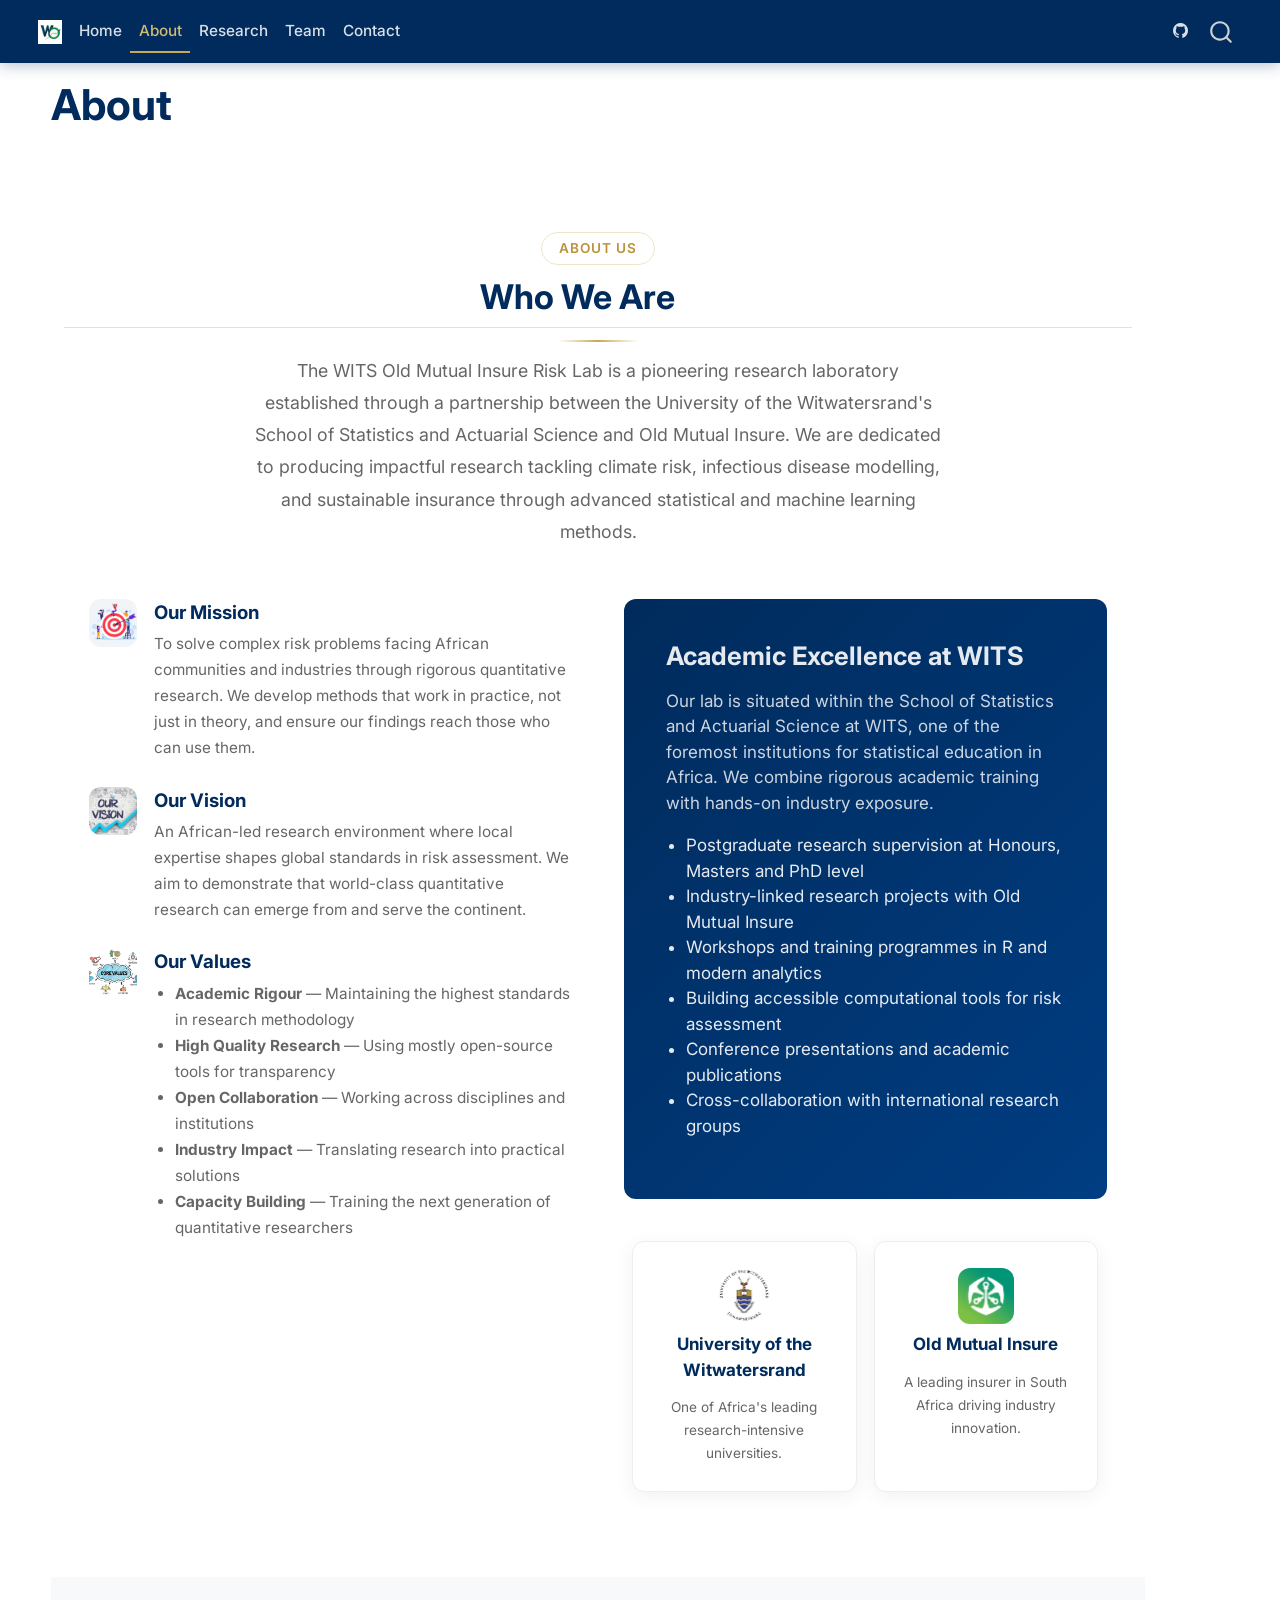
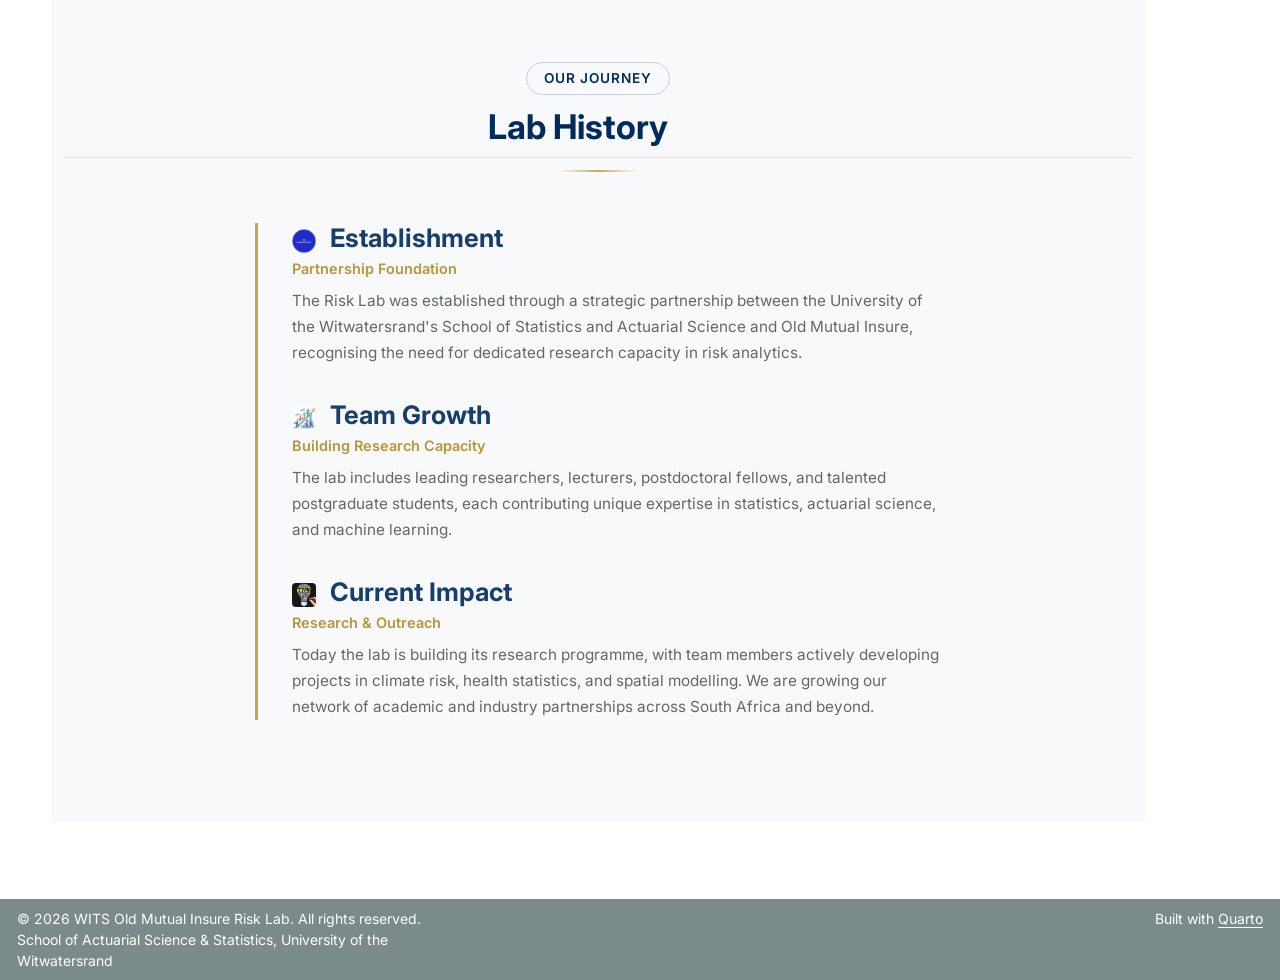
==== docs/about.html @ 9a1ba1e3 "Render website" ====
<!DOCTYPE html>
<html xmlns="http://www.w3.org/1999/xhtml" lang="en" xml:lang="en"><head>

<meta charset="utf-8">
<meta name="generator" content="quarto-1.9.36">

<meta name="viewport" content="width=device-width, initial-scale=1.0, user-scalable=yes">


<title>About – WITS Old Mutual Insure Risk Lab</title>
<style>
/* Default styles provided by pandoc.
** See https://pandoc.org/MANUAL.html#variables-for-html for config info.
*/
code{white-space: pre-wrap;}
span.smallcaps{font-variant: small-caps;}
div.columns{display: flex; gap: min(4vw, 1.5em);}
div.column{flex: auto; overflow-x: auto;}
div.hanging-indent{margin-left: 1.5em; text-indent: -1.5em;}
ul.task-list{list-style: none;}
ul.task-list li input[type="checkbox"] {
  width: 0.8em;
  margin: 0 0.8em 0.2em -1em; /* quarto-specific, see https://github.com/quarto-dev/quarto-cli/issues/4556 */ 
  vertical-align: middle;
}
</style>


<script src="site_libs/quarto-nav/quarto-nav.js"></script>
<script src="site_libs/quarto-nav/headroom.min.js"></script>
<script src="site_libs/clipboard/clipboard.min.js"></script>
<script src="site_libs/quarto-search/autocomplete.umd.js"></script>
<script src="site_libs/quarto-search/fuse.min.js"></script>
<script src="site_libs/quarto-search/quarto-search.js"></script>
<meta name="quarto:offset" content="./">
<link href="./images/logo.png" rel="icon" type="image/png">
<script src="site_libs/quarto-html/quarto.js" type="module"></script>
<script src="site_libs/quarto-html/tabsets/tabsets.js" type="module"></script>
<script src="site_libs/quarto-html/popper.min.js"></script>
<script src="site_libs/quarto-html/tippy.umd.min.js"></script>
<script src="site_libs/quarto-html/anchor.min.js"></script>
<link href="site_libs/quarto-html/tippy.css" rel="stylesheet">
<link href="site_libs/quarto-html/quarto-syntax-highlighting-845c23b38eaddc0f92fda52bfe77a8c8.css" rel="stylesheet" id="quarto-text-highlighting-styles">
<script src="site_libs/bootstrap/bootstrap.min.js"></script>
<link href="site_libs/bootstrap/bootstrap-icons.css" rel="stylesheet">
<link href="site_libs/bootstrap/bootstrap-b7124d8e363694a78c4a45e5f0993725.min.css" rel="stylesheet" append-hash="true" id="quarto-bootstrap" data-mode="light">
<script id="quarto-search-options" type="application/json">{
  "location": "navbar",
  "copy-button": false,
  "collapse-after": 3,
  "panel-placement": "end",
  "type": "overlay",
  "limit": 50,
  "keyboard-shortcut": [
    "f",
    "/",
    "s"
  ],
  "show-item-context": false,
  "language": {
    "search-no-results-text": "No results",
    "search-matching-documents-text": "matching documents",
    "search-copy-link-title": "Copy link to search",
    "search-hide-matches-text": "Hide additional matches",
    "search-more-match-text": "more match in this document",
    "search-more-matches-text": "more matches in this document",
    "search-clear-button-title": "Clear",
    "search-text-placeholder": "",
    "search-detached-cancel-button-title": "Cancel",
    "search-submit-button-title": "Submit",
    "search-label": "Search"
  }
}</script>
<style>html{ scroll-behavior: smooth; }</style>
<link rel="preconnect" href="https://fonts.googleapis.com">
<link rel="preconnect" href="https://fonts.gstatic.com" crossorigin="">
<link href="https://fonts.googleapis.com/css2?family=Inter:wght@300;400;500;600;700;800&amp;family=Playfair+Display:wght@700&amp;display=swap" rel="stylesheet">
<link href="https://cdn.jsdelivr.net/npm/bootstrap@5.3.2/dist/css/bootstrap.min.css" rel="stylesheet">


<link rel="stylesheet" href="styles.css">
<meta property="og:title" content="About – WITS Old Mutual Insure Risk Lab">
<meta property="og:image" content="images/target.png">
<meta property="og:site_name" content="WITS Old Mutual Insure Risk Lab">
<meta property="og:image:alt" content="Mission">
<meta name="twitter:title" content="About – WITS Old Mutual Insure Risk Lab">
<meta name="twitter:image" content="images/target.png">
<meta name="twitter:image:alt" content="Mission">
<meta name="twitter:card" content="summary_large_image">
</head>

<body class="nav-fixed fullcontent quarto-light">

<div id="quarto-search-results"></div>
  <header id="quarto-header" class="headroom fixed-top">
    <nav class="navbar navbar-expand-lg " data-bs-theme="dark">
      <div class="navbar-container container-fluid">
      <div class="navbar-brand-container mx-auto">
    <a href="./index.html" class="navbar-brand navbar-brand-logo">
    <img src="./images/logo.png" alt="" class="navbar-logo light-content">
    <img src="./images/logo.png" alt="" class="navbar-logo dark-content">
    </a>
  </div>
            <div id="quarto-search" class="" title="Search"></div>
          <button class="navbar-toggler" type="button" data-bs-toggle="collapse" data-bs-target="#navbarCollapse" aria-controls="navbarCollapse" role="menu" aria-expanded="false" aria-label="Toggle navigation" onclick="if (window.quartoToggleHeadroom) { window.quartoToggleHeadroom(); }">
  <span class="navbar-toggler-icon"></span>
</button>
          <div class="collapse navbar-collapse" id="navbarCollapse">
            <ul class="navbar-nav navbar-nav-scroll me-auto">
  <li class="nav-item">
    <a class="nav-link" href="./index.html"> 
<span class="menu-text">Home</span></a>
  </li>  
  <li class="nav-item">
    <a class="nav-link active" href="./about.html" aria-current="page"> 
<span class="menu-text">About</span></a>
  </li>  
  <li class="nav-item">
    <a class="nav-link" href="./research.html"> 
<span class="menu-text">Research</span></a>
  </li>  
  <li class="nav-item">
    <a class="nav-link" href="./team.html"> 
<span class="menu-text">Team</span></a>
  </li>  
  <li class="nav-item">
    <a class="nav-link" href="./contact.html"> 
<span class="menu-text">Contact</span></a>
  </li>  
</ul>
            <ul class="navbar-nav navbar-nav-scroll ms-auto">
  <li class="nav-item compact">
    <a class="nav-link" href="https://github.com/odeymofokeng-wits/wits-riks-lab"> <i class="bi bi-github" role="img" aria-label="GitHub">
</i> 
<span class="menu-text"></span></a>
  </li>  
</ul>
          </div> <!-- /navcollapse -->
            <div class="quarto-navbar-tools">
</div>
      </div> <!-- /container-fluid -->
    </nav>
</header>
<!-- content -->
<div id="quarto-content" class="quarto-container page-columns page-rows-contents page-layout-article page-navbar">
<!-- sidebar -->
<!-- margin-sidebar -->
    
<!-- main -->
<main class="content" id="quarto-document-content">

<header id="title-block-header" class="quarto-title-block default">
<div class="quarto-title">
<h1 class="title">About</h1>
</div>



<div class="quarto-title-meta">

    
  
    
  </div>
  


</header>


<div style="padding: 5rem 0; background: white;">
  <div class="container">
    <div class="section-title-wrapper">
      <span class="section-badge badge-gold">About Us</span>
      <h2 class="anchored">Who We Are</h2>
      <div class="gold-line"></div>
      <p style="color: #666; max-width: 700px; margin: 0 auto; font-size: 1.05rem; line-height: 1.8;">
        The WITS Old Mutual Insure Risk Lab is a pioneering research laboratory
        established through a partnership between the University of the
        Witwatersrand's School of Statistics and Actuarial Science and Old Mutual
        Insure. We are dedicated to producing impactful research tackling climate risk, infectious disease modelling, and sustainable insurance through advanced statistical and machine learning methods.
      </p>
    </div>

    <div class="row g-5 align-items-start">
      <!-- Left column: Mission, Vision, Values -->
      <div class="col-lg-6">
        <div class="about-value-card">
          <div class="about-value-icon"><img src="images/target.png" alt="Mission" style="width: 48px; height: 48px; object-fit: contain;"></div>
          <div>
            <div class="about-value-title">Our Mission</div>
            <div class="about-value-text">
              To solve complex risk problems facing African communities and industries 
          through rigorous quantitative research. We develop methods that work in 
          practice, not just in theory, and ensure our findings reach those who can 
          use them.
            </div>
          </div>
        </div>

        <div class="about-value-card">
          <div class="about-value-icon"><img src="images/vision.jpg" alt="Vision" style="width: 48px; height: 48px; object-fit: cover; border-radius: 12px;"></div>
          <div>
            <div class="about-value-title">Our Vision</div>
            <div class="about-value-text">
              An African-led research environment where local expertise shapes global 
          standards in risk assessment. We aim to demonstrate that world-class 
          quantitative research can emerge from and serve the continent.
            </div>
          </div>
        </div>

        <div class="about-value-card">
         <div class="about-value-icon"><img src="images/values.jpg" alt="Values" style="width: 48px; height: 48px; object-fit: cover; border-radius: 12px;"></div>
          <div>
            <div class="about-value-title">Our Values</div>
            <div class="about-value-text">
              <ul style="padding-left: 1.2rem; margin: 0;">
                <li><strong>Academic Rigour</strong> — Maintaining the highest standards in research methodology</li>
                <li><strong>High Quality Research</strong> — Using mostly open-source tools for transparency</li>
                <li><strong>Open Collaboration</strong> — Working across disciplines and institutions</li>
                <li><strong>Industry Impact</strong> — Translating research into practical solutions</li>
                <li><strong>Capacity Building</strong> — Training the next generation of quantitative researchers</li>
              </ul>
            </div>
          </div>
        </div>
      </div>

      <!-- Right column: Academic Excellence card -->
      <div class="col-lg-6">
        <div class="about-academic-card">
          <h3 class="anchored">Academic Excellence at WITS</h3>
          <p style="margin-top: 1rem;">
            Our lab is situated within the School of Statistics and Actuarial
            Science at WITS, one of the foremost institutions for statistical
            education in Africa. We combine rigorous academic training with
            hands-on industry exposure.
          </p>
          <ul style="padding-left: 1.2rem; margin-top: 1rem;">
            <li>Postgraduate research supervision at Honours, Masters and PhD level</li>
            <li>Industry-linked research projects with Old Mutual Insure</li>
            <li>Workshops and training programmes in R and modern analytics</li>
            <li>Building accessible computational tools for risk assessment</li>
            <li>Conference presentations and academic publications</li>
            <li>Cross-collaboration with international research groups</li>
          </ul>
        </div>

       <!-- Partners preview -->
<div class="row g-3 mt-4">
  <div class="col-6">
    <div class="partner-card" style="padding: 1.5rem;">
      <img src="images/wits.jpg" alt="WITS" style="width: 56px; height: 56px; object-fit: contain; border-radius: 12px; margin-bottom: 0.5rem;">
      <div class="partner-name" style="font-size: 1rem;">University of the Witwatersrand</div>
      <div class="partner-text" style="font-size: 0.8rem;">
        One of Africa's leading research-intensive universities.
      </div>
    </div>
  </div>
  <div class="col-6">
    <div class="partner-card" style="padding: 1.5rem;">
      <img src="images/oldmutual.jpg" alt="Old Mutual Insure" style="width: 56px; height: 56px; object-fit: contain; border-radius: 12px; margin-bottom: 0.5rem;">
      <div class="partner-name" style="font-size: 1rem;">Old Mutual Insure</div>
      <div class="partner-text" style="font-size: 0.8rem;">
        A leading insurer in South Africa driving industry innovation.
              </div>
            </div>
          </div>
        </div>
      </div>
    </div>
  </div>
</div>

<!-- History / Timeline Section -->
<div class="bg-light-section" style="padding: 5rem 0;">
  <div class="container">
    <div class="section-title-wrapper">
      <span class="section-badge badge-navy">Our Journey</span>
      <h2 class="anchored">Lab History</h2>
      <div class="gold-line"></div>
    </div>

    <div class="row justify-content-center">
      <div class="col-lg-8">
        <div style="border-left: 3px solid var(--color-gold); padding-left: 2rem;">
          <div style="margin-bottom: 2rem;">
            <h4 style="color: var(--color-navy) !important; margin-bottom: 0.25rem;" class="anchored">
  <img src="images/establishment.jpg" alt="Establishment" style="width: 24px; height: 24px; object-fit: cover; border-radius: 4px; vertical-align: middle; margin-right: 0.5rem;">
  Establishment
</h4>
            <p style="font-size: 0.85rem; color: var(--color-gold-dark); font-weight: 600; margin-bottom: 0.5rem;">Partnership Foundation</p>
            <p style="color: #666; font-size: 0.9rem; line-height: 1.7;">
              The Risk Lab was established through a strategic partnership between
              the University of the Witwatersrand's School of Statistics and
              Actuarial Science and Old Mutual Insure, recognising the need for
              dedicated research capacity in risk analytics.
            </p>
          </div>
          <div style="margin-bottom: 2rem;">
            <h4 style="color: var(--color-navy) !important; margin-bottom: 0.25rem;" class="anchored">
  <img src="images/growth.jpg" alt="Team Growth" style="width: 24px; height: 24px; object-fit: cover; border-radius: 4px; vertical-align: middle; margin-right: 0.5rem;">
  Team Growth
</h4>
            <p style="font-size: 0.85rem; color: var(--color-gold-dark); font-weight: 600; margin-bottom: 0.5rem;">Building Research Capacity</p>
            <p style="color: #666; font-size: 0.9rem; line-height: 1.7;">
              The lab includes leading researchers, lecturers,
              postdoctoral fellows, and talented postgraduate students, each
              contributing unique expertise in statistics, actuarial science,
              and machine learning.
            </p>
          </div>
          <div>
            <h4 style="color: var(--color-navy) !important; margin-bottom: 0.25rem;" class="anchored">
  <img src="images/impact.jpg" alt="Current Impact" style="width: 24px; height: 24px; object-fit: cover; border-radius: 4px; vertical-align: middle; margin-right: 0.5rem;">
  Current Impact
</h4>
            <p style="font-size: 0.85rem; color: var(--color-gold-dark); font-weight: 600; margin-bottom: 0.5rem;">Research &amp; Outreach</p>
            <p style="color: #666; font-size: 0.9rem; line-height: 1.7;">
              Today the lab is building its research programme, with team members 
  actively developing projects in climate risk, health statistics, and 
  spatial modelling. We are growing our network of academic and industry 
  partnerships across South Africa and beyond.
            </p>
          </div>
        </div>
      </div>
    </div>
  </div>
</div> 



</main> <!-- /main -->
<script id="quarto-html-after-body" type="application/javascript">
  window.document.addEventListener("DOMContentLoaded", function (event) {
    const icon = "";
    const anchorJS = new window.AnchorJS();
    anchorJS.options = {
      placement: 'right',
      icon: icon
    };
    anchorJS.add('.anchored');
    const isCodeAnnotation = (el) => {
      for (const clz of el.classList) {
        if (clz.startsWith('code-annotation-')) {                     
          return true;
        }
      }
      return false;
    }
    const onCopySuccess = function(e) {
      // button target
      const button = e.trigger;
      // don't keep focus
      button.blur();
      // flash "checked"
      button.classList.add('code-copy-button-checked');
      var currentTitle = button.getAttribute("title");
      button.setAttribute("title", "Copied!");
      let tooltip;
      if (window.bootstrap) {
        button.setAttribute("data-bs-toggle", "tooltip");
        button.setAttribute("data-bs-placement", "left");
        button.setAttribute("data-bs-title", "Copied!");
        tooltip = new bootstrap.Tooltip(button, 
          { trigger: "manual", 
            customClass: "code-copy-button-tooltip",
            offset: [0, -8]});
        tooltip.show();    
      }
      setTimeout(function() {
        if (tooltip) {
          tooltip.hide();
          button.removeAttribute("data-bs-title");
          button.removeAttribute("data-bs-toggle");
          button.removeAttribute("data-bs-placement");
        }
        button.setAttribute("title", currentTitle);
        button.classList.remove('code-copy-button-checked');
      }, 1000);
      // clear code selection
      e.clearSelection();
    }
    const getTextToCopy = function(trigger) {
      const outerScaffold = trigger.parentElement.cloneNode(true);
      const codeEl = outerScaffold.querySelector('code');
      for (const childEl of codeEl.children) {
        if (isCodeAnnotation(childEl)) {
          childEl.remove();
        }
      }
      return codeEl.innerText;
    }
    const clipboard = new window.ClipboardJS('.code-copy-button:not([data-in-quarto-modal])', {
      text: getTextToCopy
    });
    clipboard.on('success', onCopySuccess);
    if (window.document.getElementById('quarto-embedded-source-code-modal')) {
      const clipboardModal = new window.ClipboardJS('.code-copy-button[data-in-quarto-modal]', {
        text: getTextToCopy,
        container: window.document.getElementById('quarto-embedded-source-code-modal')
      });
      clipboardModal.on('success', onCopySuccess);
    }
      var localhostRegex = new RegExp(/^(?:http|https):\/\/localhost\:?[0-9]*\//);
      var mailtoRegex = new RegExp(/^mailto:/);
        var filterRegex = new RegExp('/' + window.location.host + '/');
      var isInternal = (href) => {
          return filterRegex.test(href) || localhostRegex.test(href) || mailtoRegex.test(href);
      }
      // Inspect non-navigation links and adorn them if external
     var links = window.document.querySelectorAll('a[href]:not(.nav-link):not(.navbar-brand):not(.toc-action):not(.sidebar-link):not(.sidebar-item-toggle):not(.pagination-link):not(.no-external):not([aria-hidden]):not(.dropdown-item):not(.quarto-navigation-tool):not(.about-link)');
      for (var i=0; i<links.length; i++) {
        const link = links[i];
        if (!isInternal(link.href)) {
          // undo the damage that might have been done by quarto-nav.js in the case of
          // links that we want to consider external
          if (link.dataset.originalHref !== undefined) {
            link.href = link.dataset.originalHref;
          }
        }
      }
    function tippyHover(el, contentFn, onTriggerFn, onUntriggerFn) {
      const config = {
        allowHTML: true,
        maxWidth: 500,
        delay: 100,
        arrow: false,
        appendTo: function(el) {
            return el.parentElement;
        },
        interactive: true,
        interactiveBorder: 10,
        theme: 'quarto',
        placement: 'bottom-start',
      };
      if (contentFn) {
        config.content = contentFn;
      }
      if (onTriggerFn) {
        config.onTrigger = onTriggerFn;
      }
      if (onUntriggerFn) {
        config.onUntrigger = onUntriggerFn;
      }
      window.tippy(el, config); 
    }
    const noterefs = window.document.querySelectorAll('a[role="doc-noteref"]');
    for (var i=0; i<noterefs.length; i++) {
      const ref = noterefs[i];
      tippyHover(ref, function() {
        // use id or data attribute instead here
        let href = ref.getAttribute('data-footnote-href') || ref.getAttribute('href');
        try { href = new URL(href).hash; } catch {}
        const id = href.replace(/^#\/?/, "");
        const note = window.document.getElementById(id);
        if (note) {
          return note.innerHTML;
        } else {
          return "";
        }
      });
    }
    const xrefs = window.document.querySelectorAll('a.quarto-xref');
    const processXRef = (id, note) => {
      // Strip column container classes
      const stripColumnClz = (el) => {
        el.classList.remove("page-full", "page-columns");
        if (el.children) {
          for (const child of el.children) {
            stripColumnClz(child);
          }
        }
      }
      stripColumnClz(note)
      if (id === null || id.startsWith('sec-')) {
        // Special case sections, only their first couple elements
        const container = document.createElement("div");
        if (note.children && note.children.length > 2) {
          container.appendChild(note.children[0].cloneNode(true));
          for (let i = 1; i < note.children.length; i++) {
            const child = note.children[i];
            if (child.tagName === "P" && child.innerText === "") {
              continue;
            } else {
              container.appendChild(child.cloneNode(true));
              break;
            }
          }
          if (window.Quarto?.typesetMath) {
            window.Quarto.typesetMath(container);
          }
          return container.innerHTML
        } else {
          if (window.Quarto?.typesetMath) {
            window.Quarto.typesetMath(note);
          }
          return note.innerHTML;
        }
      } else {
        // Remove any anchor links if they are present
        const anchorLink = note.querySelector('a.anchorjs-link');
        if (anchorLink) {
          anchorLink.remove();
        }
        if (window.Quarto?.typesetMath) {
          window.Quarto.typesetMath(note);
        }
        if (note.classList.contains("callout")) {
          return note.outerHTML;
        } else {
          return note.innerHTML;
        }
      }
    }
    for (var i=0; i<xrefs.length; i++) {
      const xref = xrefs[i];
      tippyHover(xref, undefined, function(instance) {
        instance.disable();
        let url = xref.getAttribute('href');
        let hash = undefined; 
        if (url.startsWith('#')) {
          hash = url;
        } else {
          try { hash = new URL(url).hash; } catch {}
        }
        if (hash) {
          const id = hash.replace(/^#\/?/, "");
          const note = window.document.getElementById(id);
          if (note !== null) {
            try {
              const html = processXRef(id, note.cloneNode(true));
              instance.setContent(html);
            } finally {
              instance.enable();
              instance.show();
            }
          } else {
            // See if we can fetch this
            fetch(url.split('#')[0])
            .then(res => res.text())
            .then(html => {
              const parser = new DOMParser();
              const htmlDoc = parser.parseFromString(html, "text/html");
              const note = htmlDoc.getElementById(id);
              if (note !== null) {
                const html = processXRef(id, note);
                instance.setContent(html);
              } 
            }).finally(() => {
              instance.enable();
              instance.show();
            });
          }
        } else {
          // See if we can fetch a full url (with no hash to target)
          // This is a special case and we should probably do some content thinning / targeting
          fetch(url)
          .then(res => res.text())
          .then(html => {
            const parser = new DOMParser();
            const htmlDoc = parser.parseFromString(html, "text/html");
            const note = htmlDoc.querySelector('main.content');
            if (note !== null) {
              // This should only happen for chapter cross references
              // (since there is no id in the URL)
              // remove the first header
              if (note.children.length > 0 && note.children[0].tagName === "HEADER") {
                note.children[0].remove();
              }
              const html = processXRef(null, note);
              instance.setContent(html);
            } 
          }).finally(() => {
            instance.enable();
            instance.show();
          });
        }
      }, function(instance) {
      });
    }
        let selectedAnnoteEl;
        const selectorForAnnotation = ( cell, annotation) => {
          let cellAttr = 'data-code-cell="' + cell + '"';
          let lineAttr = 'data-code-annotation="' +  annotation + '"';
          const selector = 'span[' + cellAttr + '][' + lineAttr + ']';
          return selector;
        }
        const selectCodeLines = (annoteEl) => {
          const doc = window.document;
          const targetCell = annoteEl.getAttribute("data-target-cell");
          const targetAnnotation = annoteEl.getAttribute("data-target-annotation");
          const annoteSpan = window.document.querySelector(selectorForAnnotation(targetCell, targetAnnotation));
          const lines = annoteSpan.getAttribute("data-code-lines").split(",");
          const lineIds = lines.map((line) => {
            return targetCell + "-" + line;
          })
          let top = null;
          let height = null;
          let parent = null;
          if (lineIds.length > 0) {
              //compute the position of the single el (top and bottom and make a div)
              const el = window.document.getElementById(lineIds[0]);
              top = el.offsetTop;
              height = el.offsetHeight;
              parent = el.parentElement.parentElement;
            if (lineIds.length > 1) {
              const lastEl = window.document.getElementById(lineIds[lineIds.length - 1]);
              const bottom = lastEl.offsetTop + lastEl.offsetHeight;
              height = bottom - top;
            }
            if (top !== null && height !== null && parent !== null) {
              // cook up a div (if necessary) and position it 
              let div = window.document.getElementById("code-annotation-line-highlight");
              if (div === null) {
                div = window.document.createElement("div");
                div.setAttribute("id", "code-annotation-line-highlight");
                div.style.position = 'absolute';
                parent.appendChild(div);
              }
              div.style.top = top - 2 + "px";
              div.style.height = height + 4 + "px";
              div.style.left = 0;
              let gutterDiv = window.document.getElementById("code-annotation-line-highlight-gutter");
              if (gutterDiv === null) {
                gutterDiv = window.document.createElement("div");
                gutterDiv.setAttribute("id", "code-annotation-line-highlight-gutter");
                gutterDiv.style.position = 'absolute';
                const codeCell = window.document.getElementById(targetCell);
                const gutter = codeCell.querySelector('.code-annotation-gutter');
                gutter.appendChild(gutterDiv);
              }
              gutterDiv.style.top = top - 2 + "px";
              gutterDiv.style.height = height + 4 + "px";
            }
            selectedAnnoteEl = annoteEl;
          }
        };
        const unselectCodeLines = () => {
          const elementsIds = ["code-annotation-line-highlight", "code-annotation-line-highlight-gutter"];
          elementsIds.forEach((elId) => {
            const div = window.document.getElementById(elId);
            if (div) {
              div.remove();
            }
          });
          selectedAnnoteEl = undefined;
        };
          // Handle positioning of the toggle
      window.addEventListener(
        "resize",
        throttle(() => {
          elRect = undefined;
          if (selectedAnnoteEl) {
            selectCodeLines(selectedAnnoteEl);
          }
        }, 10)
      );
      function throttle(fn, ms) {
      let throttle = false;
      let timer;
        return (...args) => {
          if(!throttle) { // first call gets through
              fn.apply(this, args);
              throttle = true;
          } else { // all the others get throttled
              if(timer) clearTimeout(timer); // cancel #2
              timer = setTimeout(() => {
                fn.apply(this, args);
                timer = throttle = false;
              }, ms);
          }
        };
      }
        // Attach click handler to the DT
        const annoteDls = window.document.querySelectorAll('dt[data-target-cell]');
        for (const annoteDlNode of annoteDls) {
          annoteDlNode.addEventListener('click', (event) => {
            const clickedEl = event.target;
            if (clickedEl !== selectedAnnoteEl) {
              unselectCodeLines();
              const activeEl = window.document.querySelector('dt[data-target-cell].code-annotation-active');
              if (activeEl) {
                activeEl.classList.remove('code-annotation-active');
              }
              selectCodeLines(clickedEl);
              clickedEl.classList.add('code-annotation-active');
            } else {
              // Unselect the line
              unselectCodeLines();
              clickedEl.classList.remove('code-annotation-active');
            }
          });
        }
    const findCites = (el) => {
      const parentEl = el.parentElement;
      if (parentEl) {
        const cites = parentEl.dataset.cites;
        if (cites) {
          return {
            el,
            cites: cites.split(' ')
          };
        } else {
          return findCites(el.parentElement)
        }
      } else {
        return undefined;
      }
    };
    var bibliorefs = window.document.querySelectorAll('a[role="doc-biblioref"]');
    for (var i=0; i<bibliorefs.length; i++) {
      const ref = bibliorefs[i];
      const citeInfo = findCites(ref);
      if (citeInfo) {
        tippyHover(citeInfo.el, function() {
          var popup = window.document.createElement('div');
          citeInfo.cites.forEach(function(cite) {
            var citeDiv = window.document.createElement('div');
            citeDiv.classList.add('hanging-indent');
            citeDiv.classList.add('csl-entry');
            var biblioDiv = window.document.getElementById('ref-' + cite);
            if (biblioDiv) {
              citeDiv.innerHTML = biblioDiv.innerHTML;
            }
            popup.appendChild(citeDiv);
          });
          return popup.innerHTML;
        });
      }
    }
  });
  </script>
</div> <!-- /content -->
<footer class="footer">
  <div class="nav-footer">
    <div class="nav-footer-left">
<p>© 2026 WITS Old Mutual Insure Risk Lab. All rights reserved. School of Actuarial Science &amp; Statistics, University of the Witwatersrand</p>
</div>   
    <div class="nav-footer-center">
      &nbsp;
    </div>
    <div class="nav-footer-right">
<p>Built with <a href="https://quarto.org/">Quarto</a></p>
</div>
  </div>
</footer>




<script src="site_libs/quarto-html/zenscroll-min.js"></script>
</body></html>
---- docs/site_libs/quarto-html/tippy.css ----
.tippy-box[data-animation=fade][data-state=hidden]{opacity:0}[data-tippy-root]{max-width:calc(100vw - 10px)}.tippy-box{position:relative;background-color:#333;color:#fff;border-radius:4px;font-size:14px;line-height:1.4;white-space:normal;outline:0;transition-property:transform,visibility,opacity}.tippy-box[data-placement^=top]>.tippy-arrow{bottom:0}.tippy-box[data-placement^=top]>.tippy-arrow:before{bottom:-7px;left:0;border-width:8px 8px 0;border-top-color:initial;transform-origin:center top}.tippy-box[data-placement^=bottom]>.tippy-arrow{top:0}.tippy-box[data-placement^=bottom]>.tippy-arrow:before{top:-7px;left:0;border-width:0 8px 8px;border-bottom-color:initial;transform-origin:center bottom}.tippy-box[data-placement^=left]>.tippy-arrow{right:0}.tippy-box[data-placement^=left]>.tippy-arrow:before{border-width:8px 0 8px 8px;border-left-color:initial;right:-7px;transform-origin:center left}.tippy-box[data-placement^=right]>.tippy-arrow{left:0}.tippy-box[data-placement^=right]>.tippy-arrow:before{left:-7px;border-width:8px 8px 8px 0;border-right-color:initial;transform-origin:center right}.tippy-box[data-inertia][data-state=visible]{transition-timing-function:cubic-bezier(.54,1.5,.38,1.11)}.tippy-arrow{width:16px;height:16px;color:#333}.tippy-arrow:before{content:"";position:absolute;border-color:transparent;border-style:solid}.tippy-content{position:relative;padding:5px 9px;z-index:1}
---- docs/site_libs/quarto-html/quarto-syntax-highlighting-845c23b38eaddc0f92fda52bfe77a8c8.css ----
/* quarto syntax highlight colors */
:root {
  --quarto-hl-ot-color: #003B4F;
  --quarto-hl-at-color: #657422;
  --quarto-hl-ss-color: #20794D;
  --quarto-hl-an-color: #5E5E5E;
  --quarto-hl-fu-color: #4758AB;
  --quarto-hl-st-color: #20794D;
  --quarto-hl-cf-color: #003B4F;
  --quarto-hl-op-color: #5E5E5E;
  --quarto-hl-er-color: #AD0000;
  --quarto-hl-bn-color: #AD0000;
  --quarto-hl-al-color: #AD0000;
  --quarto-hl-va-color: #111111;
  --quarto-hl-bu-color: inherit;
  --quarto-hl-ex-color: inherit;
  --quarto-hl-pp-color: #AD0000;
  --quarto-hl-in-color: #5E5E5E;
  --quarto-hl-vs-color: #20794D;
  --quarto-hl-wa-color: #5E5E5E;
  --quarto-hl-do-color: #5E5E5E;
  --quarto-hl-im-color: #00769E;
  --quarto-hl-ch-color: #20794D;
  --quarto-hl-dt-color: #AD0000;
  --quarto-hl-fl-color: #AD0000;
  --quarto-hl-co-color: #5E5E5E;
  --quarto-hl-cv-color: #5E5E5E;
  --quarto-hl-cn-color: #8f5902;
  --quarto-hl-sc-color: #5E5E5E;
  --quarto-hl-dv-color: #AD0000;
  --quarto-hl-kw-color: #003B4F;
}

/* other quarto variables */
:root {
  --quarto-font-monospace: SFMono-Regular, Menlo, Monaco, Consolas, "Liberation Mono", "Courier New", monospace;
}

/* syntax highlight based on Pandoc's rules */
pre > code.sourceCode > span {
  color: #003B4F;
}

code.sourceCode > span {
  color: #003B4F;
}

div.sourceCode,
div.sourceCode pre.sourceCode {
  color: #003B4F;
}

/* Normal */
code span {
  color: #003B4F;
}

/* Alert */
code span.al {
  color: #AD0000;
  font-style: inherit;
}

/* Annotation */
code span.an {
  color: #5E5E5E;
  font-style: inherit;
}

/* Attribute */
code span.at {
  color: #657422;
  font-style: inherit;
}

/* BaseN */
code span.bn {
  color: #AD0000;
  font-style: inherit;
}

/* BuiltIn */
code span.bu {
  font-style: inherit;
}

/* ControlFlow */
code span.cf {
  color: #003B4F;
  font-weight: bold;
  font-style: inherit;
}

/* Char */
code span.ch {
  color: #20794D;
  font-style: inherit;
}

/* Constant */
code span.cn {
  color: #8f5902;
  font-style: inherit;
}

/* Comment */
code span.co {
  color: #5E5E5E;
  font-style: inherit;
}

/* CommentVar */
code span.cv {
  color: #5E5E5E;
  font-style: italic;
}

/* Documentation */
code span.do {
  color: #5E5E5E;
  font-style: italic;
}

/* DataType */
code span.dt {
  color: #AD0000;
  font-style: inherit;
}

/* DecVal */
code span.dv {
  color: #AD0000;
  font-style: inherit;
}

/* Error */
code span.er {
  color: #AD0000;
  font-style: inherit;
}

/* Extension */
code span.ex {
  font-style: inherit;
}

/* Float */
code span.fl {
  color: #AD0000;
  font-style: inherit;
}

/* Function */
code span.fu {
  color: #4758AB;
  font-style: inherit;
}

/* Import */
code span.im {
  color: #00769E;
  font-style: inherit;
}

/* Information */
code span.in {
  color: #5E5E5E;
  font-style: inherit;
}

/* Keyword */
code span.kw {
  color: #003B4F;
  font-weight: bold;
  font-style: inherit;
}

/* Operator */
code span.op {
  color: #5E5E5E;
  font-style: inherit;
}

/* Other */
code span.ot {
  color: #003B4F;
  font-style: inherit;
}

/* Preprocessor */
code span.pp {
  color: #AD0000;
  font-style: inherit;
}

/* SpecialChar */
code span.sc {
  color: #5E5E5E;
  font-style: inherit;
}

/* SpecialString */
code span.ss {
  color: #20794D;
  font-style: inherit;
}

/* String */
code span.st {
  color: #20794D;
  font-style: inherit;
}

/* Variable */
code span.va {
  color: #111111;
  font-style: inherit;
}

/* VerbatimString */
code span.vs {
  color: #20794D;
  font-style: inherit;
}

/* Warning */
code span.wa {
  color: #5E5E5E;
  font-style: italic;
}

.prevent-inlining {
  content: "</";
}

/*# sourceMappingURL=ac89f0bb514bba72461919f78549e31c.css.map */
---- docs/styles.css ----
/* ============================================
   WITS Old Mutual Insure Risk Lab — Custom Styles
   ============================================ */
   
   


/* ── Global ── */
:root {
  --color-navy: #002B5C;
  --color-navy-light: #003d82;
  --color-navy-dark: #001a38;
  --color-gold: #C8A951;
  --color-gold-light: #D4BA6E;
  --color-gold-dark: #B8943A;
  --color-teal: #1a6b5a;
  --color-teal-light: #2a8b72;
  --font-body: 'Inter', system-ui, sans-serif;
  --font-heading: 'Inter', system-ui, sans-serif;
}

body {
  font-family: var(--font-body) !important;
  color: #333 !important;
}

h1, h2, h3, h4, h5, h6 {
  font-family: var(--font-heading) !important;
  color: var(--color-navy) !important;
  font-weight: 700 !important;
}

/* ── Navbar ── */
.navbar {
  background-color: var(--color-navy) !important;
  padding: 0.6rem 1.5rem !important;
  box-shadow: 0 2px 15px rgba(0, 43, 92, 0.3) !important;
}

.navbar-brand .navbar-title {
  color: #ffffff !important;
  font-weight: 700 !important;
  font-size: 1rem !important;
}

.navbar .nav-link,
.navbar .dropdown-item {
  color: rgba(255, 255, 255, 0.85) !important;
  font-weight: 500 !important;
  font-size: 0.9rem !important;
  transition: color 0.3s ease !important;
}

.navbar .nav-link:hover,
.navbar .dropdown-item:hover,
.navbar .nav-link.active {
  color: var(--color-gold-light) !important;
}

.navbar .nav-link.active {
  border-bottom: 2px solid var(--color-gold) !important;
}

.navbar-collapse.show {
  background-color: var(--color-navy-dark) !important;
  padding: 1rem !important;
  border-radius: 0 0 8px 8px !important;
}

.navbar-toggler {
  border-color: rgba(255,255,255,0.3) !important;
}

.navbar-toggler-icon {
  filter: brightness(0) invert(1) !important;
}

/* ── Hero Section ── */
.hero-section {
  position: relative;
  min-height: 100vh;
  display: flex;
  align-items: center;
  justify-content: center;
  overflow: hidden;
  background-color: var(--color-navy);
  margin-top: -56px; /* offset navbar */
  padding-top: 56px;
}

.hero-bg {
  position: absolute;
  top: 0;
  left: 0;
  width: 100%;
  height: 100%;
  object-fit: cover;
  opacity: 0.6;
}

.hero-overlay {
  position: absolute;
  top: 0;
  left: 0;
  width: 100%;
  height: 100%;
  background: linear-gradient(
    135deg,
    rgba(0, 43, 92, 0.92) 0%,
    rgba(0, 43, 92, 0.70) 40%,
    rgba(0, 43, 92, 0.50) 70%,
    rgba(26, 107, 90, 0.35) 100%
  );
}

.hero-content {
  position: relative;
  z-index: 10;
  text-align: center;
  padding: 2rem;
  max-width: 900px;
}

.hero-logo {
  width: 160px;
  height: 160px;
  border-radius: 50%;
  object-fit: cover;
  border: 4px solid rgba(255,255,255,0.2);
  box-shadow: 0 8px 32px rgba(0,0,0,0.3);
  margin-bottom: 1.5rem;
}

.hero-title {
  font-size: 3.5rem;
  font-weight: 800;
  color: #ffffff !important;
  line-height: 1.1;
  margin-bottom: 0.5rem;
}

.hero-title .gold {
  color: var(--color-gold-light) !important;
}

.hero-tagline {
  font-size: 1.3rem;
  color: rgba(255,255,255,0.8) !important;
  font-weight: 300;
  margin-bottom: 0.5rem;
}

.hero-subtitle {
  font-size: 1rem;
  color: rgba(255,255,255,0.6) !important;
  max-width: 600px;
  margin: 0 auto 2rem;
}

.hero-badges {
  margin-bottom: 1.5rem;
}

.hero-badges .badge {
  background: rgba(255,255,255,0.1) !important;
  color: rgba(255,255,255,0.9) !important;
  border: 1px solid rgba(255,255,255,0.2) !important;
  padding: 0.5rem 1rem !important;
  font-size: 0.85rem !important;
}

.hero-buttons {
  display: flex;
  gap: 1rem;
  justify-content: center;
  flex-wrap: wrap;
}

.hero-btn-primary {
  background-color: var(--color-gold) !important;
  color: var(--color-navy-dark) !important;
  border: none !important;
  padding: 0.75rem 2rem !important;
  font-weight: 600 !important;
  font-size: 1rem !important;
  border-radius: 8px !important;
  text-decoration: none !important;
  transition: all 0.3s ease !important;
}

.hero-btn-primary:hover {
  background-color: var(--color-gold-light) !important;
  transform: translateY(-2px);
  box-shadow: 0 4px 15px rgba(200, 169, 81, 0.4);
}

.hero-btn-secondary {
  background: transparent !important;
  color: #ffffff !important;
  border: 1px solid rgba(255,255,255,0.3) !important;
  padding: 0.75rem 2rem !important;
  font-weight: 500 !important;
  font-size: 1rem !important;
  border-radius: 8px !important;
  text-decoration: none !important;
  transition: all 0.3s ease !important;
}

.hero-btn-secondary:hover {
  background-color: rgba(255,255,255,0.1) !important;
  color: #ffffff !important;
  transform: translateY(-2px);
}

/* ── Stats Bar ── */
.stats-bar {
  background: linear-gradient(135deg, var(--color-navy-dark), var(--color-navy), var(--color-navy-light));
  padding: 3rem 2rem;
}

.stats-bar .stat-item {
  text-align: center;
}

.stats-bar .stat-number {
  font-size: 2.8rem;
  font-weight: 800;
  color: #ffffff !important;
}

.stats-bar .stat-label {
  font-size: 0.85rem;
  color: var(--color-gold-light) !important;
  text-transform: uppercase;
  letter-spacing: 1.5px;
  font-weight: 600;
}

/* ── Section Styles ── */
.section-title-wrapper {
  text-align: center;
  margin-bottom: 3rem;
}

.section-badge {
  display: inline-block;
  border: 1px solid;
  border-radius: 20px;
  padding: 0.3rem 1rem;
  font-size: 0.8rem;
  font-weight: 600;
  text-transform: uppercase;
  letter-spacing: 1px;
  margin-bottom: 0.75rem;
}

.badge-navy {
  border-color: rgba(0, 43, 92, 0.2) !important;
  color: var(--color-navy) !important;
}

.badge-gold {
  border-color: rgba(200, 169, 81, 0.3) !important;
  color: var(--color-gold-dark) !important;
}

.badge-teal {
  border-color: rgba(26, 107, 90, 0.3) !important;
  color: var(--color-teal) !important;
}

.gold-line {
  width: 80px;
  height: 2px;
  background: linear-gradient(90deg, transparent, var(--color-gold), transparent);
  margin: 0.75rem auto;
}

/* ── About Cards ── */
.about-value-card {
  display: flex;
  gap: 1rem;
  margin-bottom: 1.5rem;
}

.about-value-icon {
  flex-shrink: 0;
  width: 48px;
  height: 48px;
  border-radius: 12px;
  background: rgba(0, 43, 92, 0.05);
  display: flex;
  align-items: center;
  justify-content: center;
  font-size: 1.4rem;
}

.about-value-title {
  font-size: 1.1rem;
  font-weight: 700;
  color: var(--color-navy) !important;
  margin-bottom: 0.25rem;
}

.about-value-text {
  font-size: 0.9rem;
  color: #666 !important;
  line-height: 1.7;
}

.about-academic-card {
  background: linear-gradient(135deg, var(--color-navy), var(--color-navy-light));
  color: white !important;
  border-radius: 12px;
  padding: 2.5rem;
  position: relative;
  overflow: hidden;
}

.about-academic-card h3 {
  color: #ffffff !important;
  font-size: 1.5rem !important;
}

.about-academic-card p {
  color: rgba(255,255,255,0.8) !important;
}

.about-academic-card ul li {
  color: rgba(255,255,255,0.9) !important;
}

.about-academic-card .icon-gold {
  font-size: 2rem;
  color: var(--color-gold);
  margin-bottom: 1rem;
}

/* ── Research Cards ── */
.research-card {
  background: white;
  border-radius: 12px;
  padding: 2rem;
  box-shadow: 0 4px 15px rgba(0,0,0,0.06);
  transition: transform 0.3s ease, box-shadow 0.3s ease;
  height: 100%;
  border: 1px solid #eee;
}

.research-card:hover {
  transform: translateY(-4px);
  box-shadow: 0 12px 40px rgba(0, 43, 92, 0.12);
}

.research-card-icon {
  width: 56px;
  height: 56px;
  border-radius: 16px;
  background: rgba(0, 43, 92, 0.05);
  display: flex;
  align-items: center;
  justify-content: center;
  font-size: 1.6rem;
  margin-bottom: 1.25rem;
}

.research-card-title {
  font-size: 1.15rem;
  font-weight: 700;
  color: var(--color-navy) !important;
  margin-bottom: 0.75rem;
}

.research-card-text {
  font-size: 0.88rem;
  color: #666 !important;
  line-height: 1.7;
}

/* ── Team Cards ── */
.team-card {
  background: white;
  border-radius: 12px;
  overflow: hidden;
  box-shadow: 0 4px 15px rgba(0,0,0,0.06);
  transition: transform 0.3s ease, box-shadow 0.3s ease;
  height: 100%;
  border: 1px solid #eee;
}

.team-card:hover {
  transform: translateY(-4px);
  box-shadow: 0 12px 40px rgba(0, 43, 92, 0.12);
}

.team-card-top {
  height: 6px;
  background: linear-gradient(90deg, var(--color-navy), var(--color-navy-light));
}

.team-card.teal .team-card-top {
  background: linear-gradient(90deg, var(--color-teal), var(--color-teal-light));
}

.team-card.gold .team-card-top {
  background: linear-gradient(90deg, var(--color-gold-dark), var(--color-gold));
}

.team-avatar {
  width: 80px;
  height: 80px;
  border-radius: 50%;
  display: flex;
  align-items: center;
  justify-content: center;
  color: white;
  font-size: 1.5rem;
  font-weight: 700;
  margin: 0 auto 1rem;
  box-shadow: 0 4px 12px rgba(0,0,0,0.15);
  quobject-fit: cover;
  background-color: var(--color-navy);
}

.avatar-navy { background: linear-gradient(135deg, var(--color-navy), var(--color-navy-light)); }
.avatar-teal { background: linear-gradient(135deg, var(--color-teal), var(--color-teal-light)); }
.avatar-gold { background: linear-gradient(135deg, var(--color-gold-dark), var(--color-gold)); }
.avatar-navy-dark { background: linear-gradient(135deg, var(--color-navy-dark), var(--color-navy)); }

.team-name {
  font-size: 1.1rem;
  font-weight: 700;
  color: var(--color-navy) !important;
  text-align: center;
  margin-bottom: 0.25rem;
}

.team-role {
  font-size: 0.8rem;
  font-weight: 600;
  color: var(--color-gold-dark) !important;
  text-align: center;
}

.team-affiliation {
  font-size: 0.75rem;
  color: #999 !important;
  text-align: center;
  margin-bottom: 0.75rem;
}

.team-badge {
  display: inline-block;
  background: rgba(0, 43, 92, 0.05);
  color: var(--color-navy) !important;
  border-radius: 20px;
  padding: 0.15rem 0.65rem;
  font-size: 0.7rem;
  font-weight: 500;
  margin: 0.15rem;
}

.team-bio {
  font-size: 0.85rem;
  color: #666 !important;
  line-height: 1.7;
  margin-top: 1rem;
  padding-top: 1rem;
  border-top: 1px solid #eee;
}

/* ── Partner Cards ── */
.partner-card {
  background: white;
  border-radius: 12px;
  padding: 2.5rem;
  text-align: center;
  box-shadow: 0 4px 20px rgba(0,0,0,0.06);
  border: 1px solid #eee;
  height: 100%;
}

.partner-abbr {
  width: 80px;
  height: 80px;
  border-radius: 16px;
  background: var(--color-navy);
  display: flex;
  align-items: center;
  justify-content: center;
  color: white;
  font-size: 1.5rem;
  font-weight: 700;
  margin: 0 auto 1.5rem;
}

.partner-name {
  font-size: 1.2rem;
  font-weight: 700;
  color: var(--color-navy) !important;
  margin-bottom: 0.75rem;
}

.partner-text {
  font-size: 0.88rem;
  color: #666 !important;
  line-height: 1.7;
}

/* ── Contact Section ── */
.contact-section {
  background: var(--color-navy);
  color: white;
  padding: 5rem 0;
  position: relative;
  overflow: hidden;
}

.contact-card {
  background: rgba(255,255,255,0.05);
  backdrop-filter: blur(10px);
  border: 1px solid rgba(255,255,255,0.1);
  border-radius: 12px;
  padding: 2rem;
  text-align: center;
  height: 100%;
}

.contact-icon {
  width: 56px;
  height: 56px;
  border-radius: 16px;
  background: rgba(200, 169, 81, 0.1);
  display: flex;
  align-items: center;
  justify-content: center;
  margin: 0 auto 1rem;
  font-size: 1.5rem;
}

.contact-title {
  font-size: 1.1rem;
  font-weight: 700;
  color: #ffffff !important;
  margin-bottom: 0.5rem;
}

.contact-text {
  font-size: 0.85rem;
  color: rgba(255,255,255,0.7) !important;
  line-height: 1.7;
}

.contact-link {
  color: var(--color-gold) !important;
  text-decoration: none !important;
  font-weight: 500;
  transition: color 0.3s ease;
}

.contact-link:hover {
  color: var(--color-gold-light) !important;
}

/* ── Footer ── */
.page-footer {
  background-color: var(--color-navy-dark) !important;
  padding: 2.5rem 0 !important;
}

.page-footer p, .page-footer a {
  color: rgba(255,255,255,0.6) !important;
  font-size: 0.85rem;
}

.page-footer a:hover {
  color: var(--color-gold-light) !important;
}

.page-footer .nav-link {
  padding: 0.2rem 0 !important;
}

/* ── Quarto Overrides ── */
#quarto-content {
  padding-top: 0 !important;
}

main#quarto-document-content {
  padding: 0 !important;
}

.quarto-title-block,
.breadcrumb,
.navbar-header .nav-item .nav-link:first-child {
  /* hide default breadcrumb on some pages if needed */
}

/* Remove default padding from pages */
.quarto-page-columns .content {
  max-width: 100% !important;
}

/* ── Utility ── */
.bg-light-section {
  background-color: #f8f9fa;
}

.text-gold { color: var(--color-gold) !important; }
.text-navy { color: var(--color-navy) !important; }
.bg-navy { background-color: var(--color-navy) !important; }

/* ── Responsive ── */
@media (max-width: 768px) {
  .hero-title {
    font-size: 2.5rem;
  }
  .hero-logo {
    width: 120px;
    height: 120px;
  }
  .stats-bar .stat-number {
    font-size: 2rem;
  }
  .hero-section {
    margin-top: -56px;
    padding-top: 56px;
  }
}

/* ── Scrollbar ── */
::-webkit-scrollbar {
  width: 8px;
}
::-webkit-scrollbar-track {
  background: #f1f1f1;
}
::-webkit-scrollbar-thumb {
  background: var(--color-navy);
  border-radius: 4px;
}
::-webkit-scrollbar-thumb:hover {
  background: var(--color-navy-light);
}

/* Smooth scroll */
html {
  scroll-behavior: smooth;
}
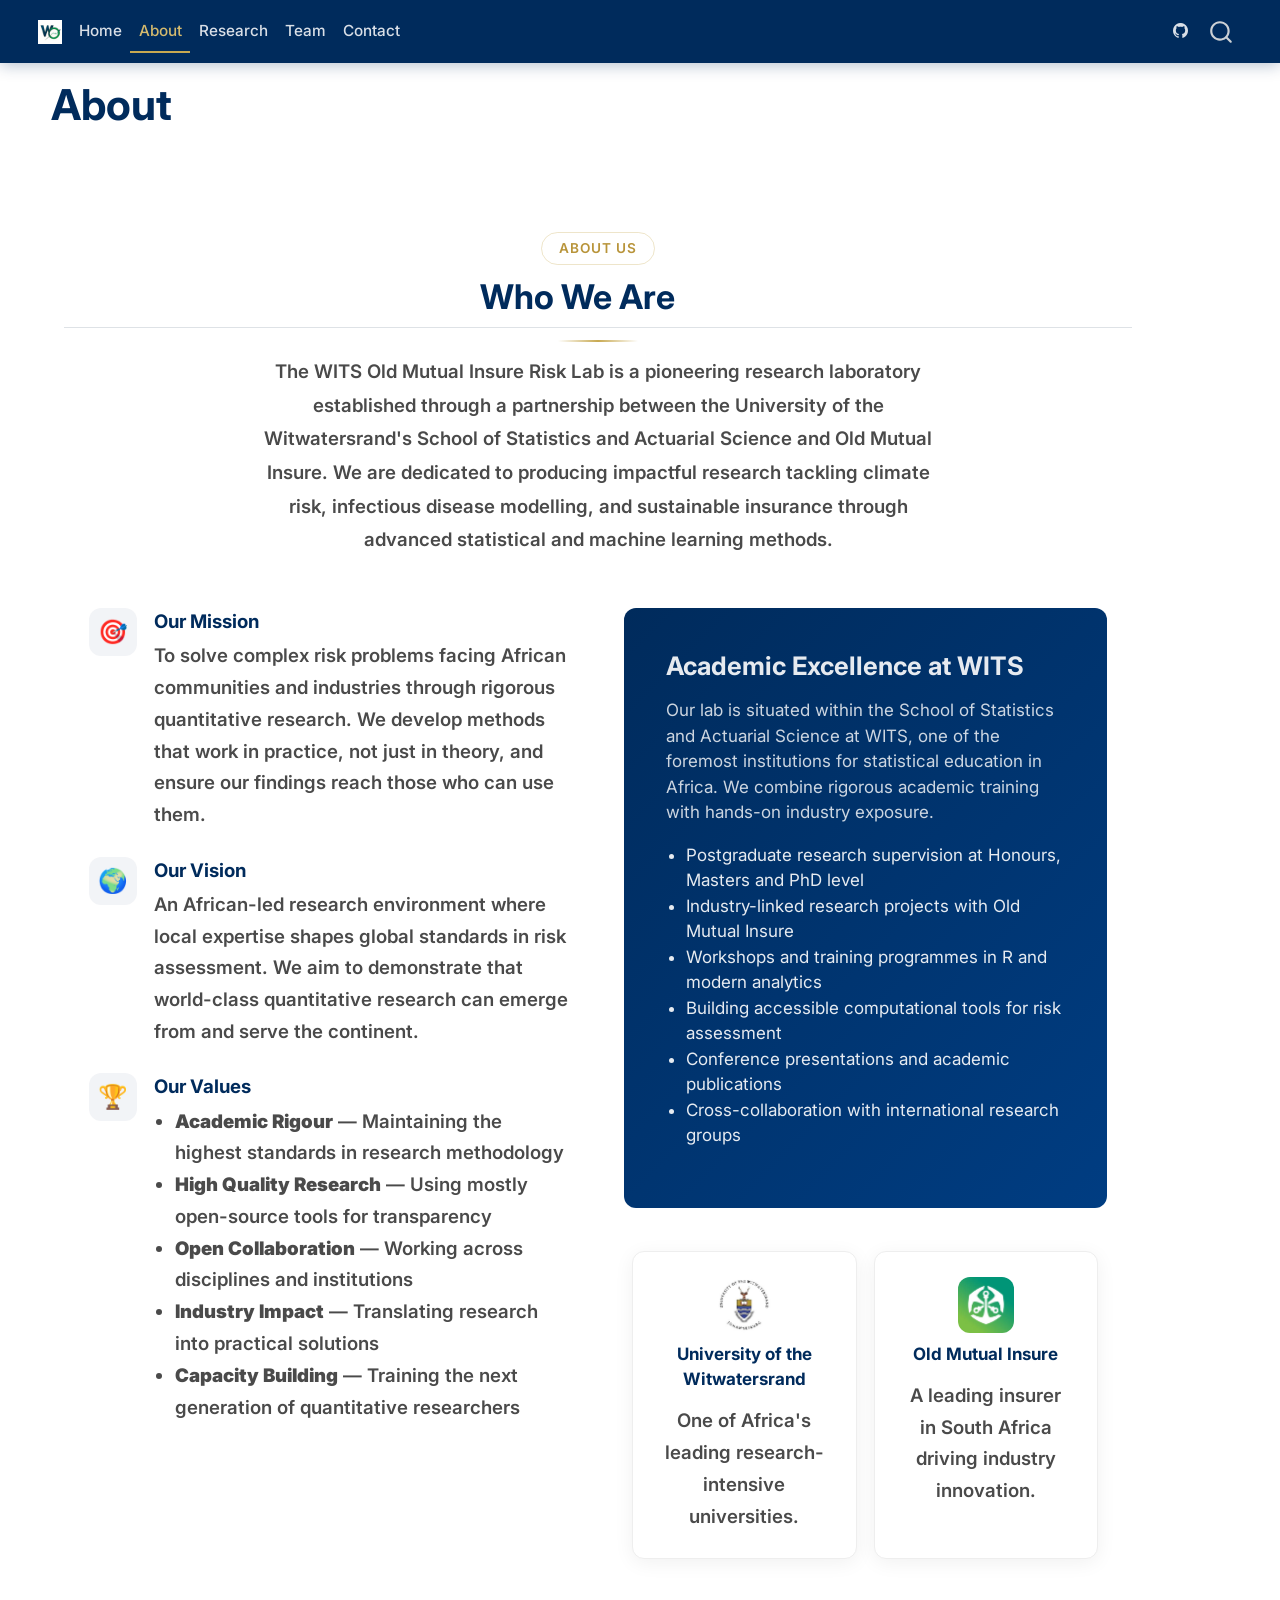
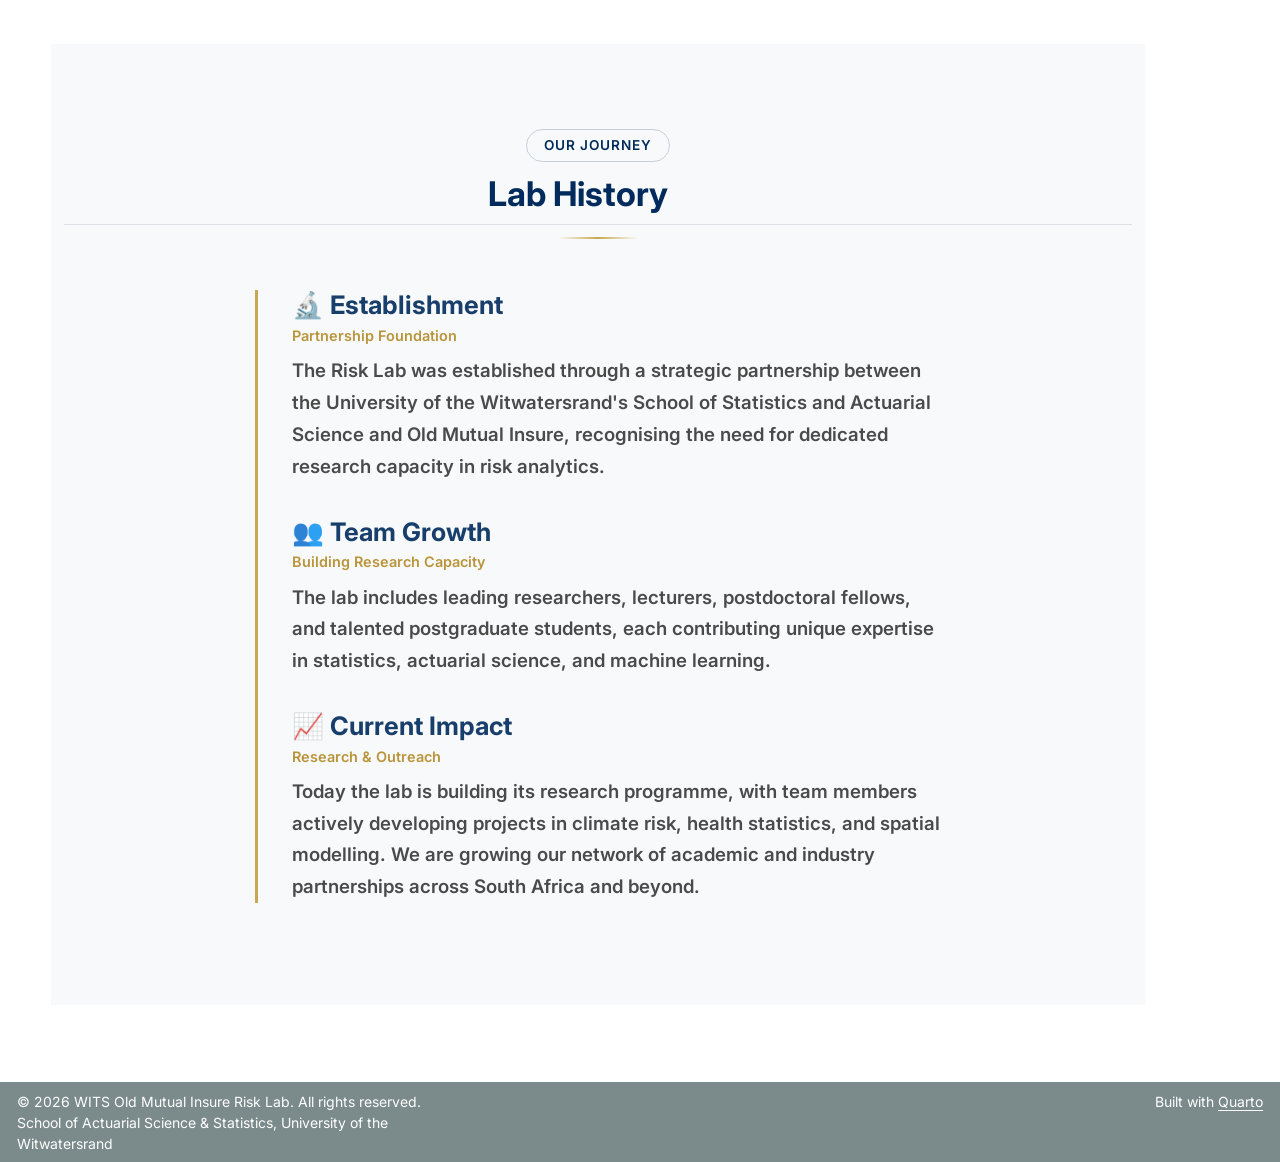
==== commit 976d5b6f: "commit" ====
--- a/docs/about.html
+++ b/docs/about.html
@@ -80,12 +80,12 @@
 
 <link rel="stylesheet" href="styles.css">
 <meta property="og:title" content="About – WITS Old Mutual Insure Risk Lab">
-<meta property="og:image" content="images/target.png">
+<meta property="og:image" content="images/wits.jpg">
 <meta property="og:site_name" content="WITS Old Mutual Insure Risk Lab">
-<meta property="og:image:alt" content="Mission">
+<meta property="og:image:alt" content="WITS">
 <meta name="twitter:title" content="About – WITS Old Mutual Insure Risk Lab">
-<meta name="twitter:image" content="images/target.png">
-<meta name="twitter:image:alt" content="Mission">
+<meta name="twitter:image" content="images/wits.jpg">
+<meta name="twitter:image:alt" content="WITS">
 <meta name="twitter:card" content="summary_large_image">
 </head>
 
@@ -130,7 +130,7 @@
 </ul>
             <ul class="navbar-nav navbar-nav-scroll ms-auto">
   <li class="nav-item compact">
-    <a class="nav-link" href="https://github.com/odeymofokeng-wits/wits-riks-lab"> <i class="bi bi-github" role="img" aria-label="GitHub">
+    <a class="nav-link" href="https://github.com/odeymofokeng-wits/wits-risk-lab"> <i class="bi bi-github" role="img" aria-label="GitHub">
 </i> 
 <span class="menu-text"></span></a>
   </li>  
@@ -186,7 +186,7 @@
       <!-- Left column: Mission, Vision, Values -->
       <div class="col-lg-6">
         <div class="about-value-card">
-          <div class="about-value-icon"><img src="images/target.png" alt="Mission" style="width: 48px; height: 48px; object-fit: contain;"></div>
+          <div class="about-value-icon">🎯</div>
           <div>
             <div class="about-value-title">Our Mission</div>
             <div class="about-value-text">
@@ -199,7 +199,7 @@
         </div>
 
         <div class="about-value-card">
-          <div class="about-value-icon"><img src="images/vision.jpg" alt="Vision" style="width: 48px; height: 48px; object-fit: cover; border-radius: 12px;"></div>
+          <div class="about-value-icon">🌍</div>
           <div>
             <div class="about-value-title">Our Vision</div>
             <div class="about-value-text">
@@ -211,7 +211,7 @@
         </div>
 
         <div class="about-value-card">
-         <div class="about-value-icon"><img src="images/values.jpg" alt="Values" style="width: 48px; height: 48px; object-fit: cover; border-radius: 12px;"></div>
+         <div class="about-value-icon">🏆</div>
           <div>
             <div class="about-value-title">Our Values</div>
             <div class="about-value-text">
@@ -287,7 +287,7 @@
         <div style="border-left: 3px solid var(--color-gold); padding-left: 2rem;">
           <div style="margin-bottom: 2rem;">
             <h4 style="color: var(--color-navy) !important; margin-bottom: 0.25rem;" class="anchored">
-  <img src="images/establishment.jpg" alt="Establishment" style="width: 24px; height: 24px; object-fit: cover; border-radius: 4px; vertical-align: middle; margin-right: 0.5rem;">
+  🔬
   Establishment
 </h4>
             <p style="font-size: 0.85rem; color: var(--color-gold-dark); font-weight: 600; margin-bottom: 0.5rem;">Partnership Foundation</p>
@@ -300,7 +300,7 @@
           </div>
           <div style="margin-bottom: 2rem;">
             <h4 style="color: var(--color-navy) !important; margin-bottom: 0.25rem;" class="anchored">
-  <img src="images/growth.jpg" alt="Team Growth" style="width: 24px; height: 24px; object-fit: cover; border-radius: 4px; vertical-align: middle; margin-right: 0.5rem;">
+ 👥
   Team Growth
 </h4>
             <p style="font-size: 0.85rem; color: var(--color-gold-dark); font-weight: 600; margin-bottom: 0.5rem;">Building Research Capacity</p>
@@ -313,7 +313,7 @@
           </div>
           <div>
             <h4 style="color: var(--color-navy) !important; margin-bottom: 0.25rem;" class="anchored">
-  <img src="images/impact.jpg" alt="Current Impact" style="width: 24px; height: 24px; object-fit: cover; border-radius: 4px; vertical-align: middle; margin-right: 0.5rem;">
+ 📈
   Current Impact
 </h4>
             <p style="font-size: 0.85rem; color: var(--color-gold-dark); font-weight: 600; margin-bottom: 0.5rem;">Research &amp; Outreach</p>
--- a/docs/styles.css
+++ b/docs/styles.css
@@ -506,6 +506,100 @@
   color: #666 !important;
   line-height: 1.7;
 }
+
+
+
+/* Underlined links in bios */
+.bio-text a {
+  color: var(--color-navy);
+  text-decoration: underline;
+  text-decoration-color: var(--color-gold);
+  text-underline-offset: 3px;
+  font-weight: 500;
+  transition: all 0.2s ease;
+}
+
+.bio-text a:hover {
+  color: var(--color-gold-dark);
+  text-decoration-thickness: 2px;
+}
+
+/* Social links container - below badges in expanded view */
+.social-links {
+  display: flex;
+  gap: 0.75rem;
+  justify-content: center;
+  margin-top: 1.5rem;
+  padding-top: 1.5rem;
+  border-top: 1px solid #eee;
+  opacity: 0;
+  transform: translateY(10px);
+  transition: all 0.4s ease 0.2s; /* Delayed fade in */
+}
+
+.team-card-compact.active .social-links {
+  opacity: 1;
+  transform: translateY(0);
+}
+
+/* Social link circles */
+.social-link {
+  width: 40px;
+  height: 40px;
+  border-radius: 50%;
+  display: flex;
+  align-items: center;
+  justify-content: center;
+  text-decoration: none;
+  font-size: 0.85rem;
+  font-weight: 600;
+  color: white;
+  transition: all 0.3s ease;
+  border: 2px solid transparent;
+}
+
+.social-link:hover {
+  transform: scale(1.1);
+  border-color: var(--color-gold);
+}
+
+/* Platform-specific colors */
+.social-link.linkedin {
+  background: #0077b5;
+}
+
+.social-link.orcid {
+  background: #a6ce39;
+}
+
+.social-link.website {
+  background: var(--color-navy);
+}
+
+.social-link.twitter {
+  background: #1da1f2;
+}
+
+.social-link.github {
+  background: #333;
+}
+
+/* Alternative: Simple text links if icons are too much */
+.social-link-text {
+  font-size: 0.8rem;
+  color: var(--color-navy);
+  text-decoration: none;
+  padding: 0.4rem 0.8rem;
+  border-radius: 20px;
+  background: #f0f0f0;
+  transition: all 0.2s ease;
+}
+
+.social-link-text:hover {
+  background: var(--color-gold);
+  color: white;
+}
+
 
 /* ── Contact Section ── */
 .contact-section {
@@ -647,3 +741,18 @@
 html {
   scroll-behavior: smooth;
 }
+
+
+/* ── Change grey text to black ── */
+.about-value-text,
+.research-card-text,
+.partner-text,
+.contact-text,
+.team-bio,
+.bio-text,
+p[style*="color: #666"],
+p[style*="color: #444"] {
+  color: #4a4a4a !important;
+  font-weight: 600 !important;
+  font-size: 1.1rem !important;
+}
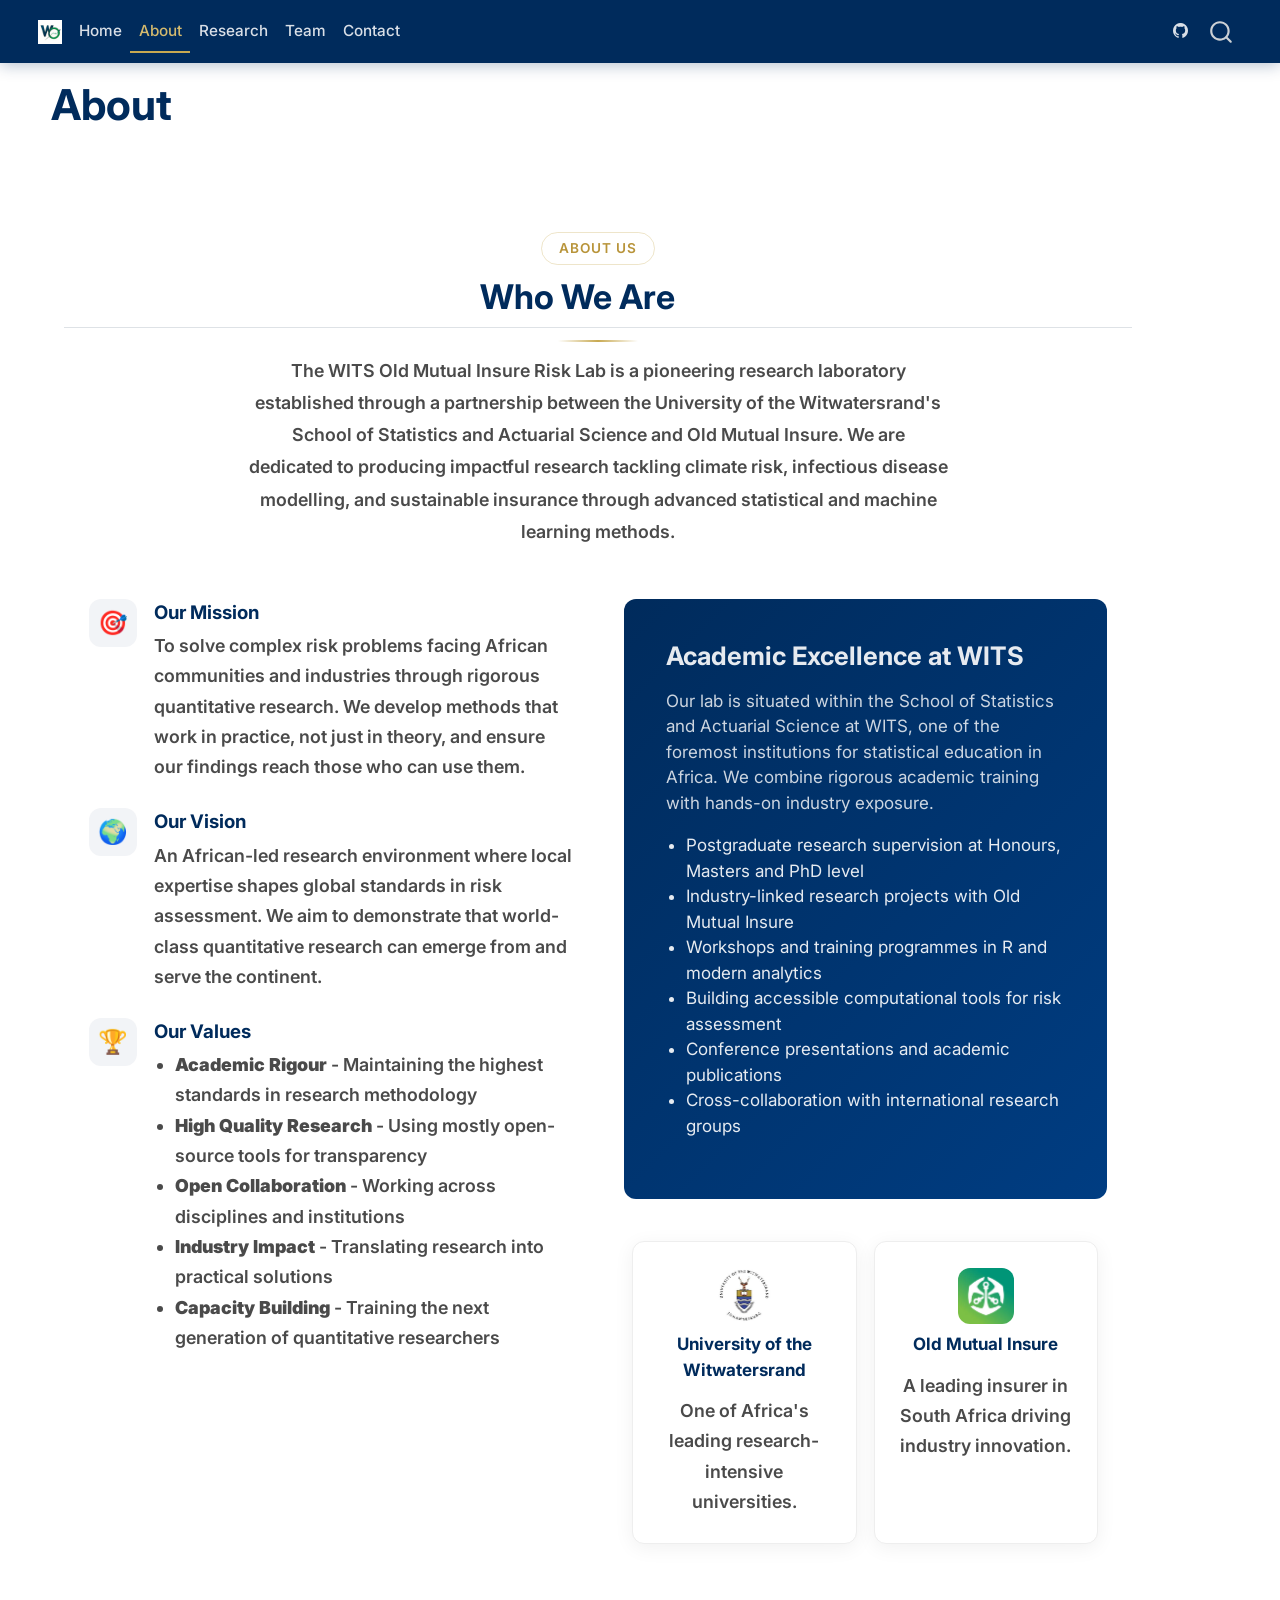
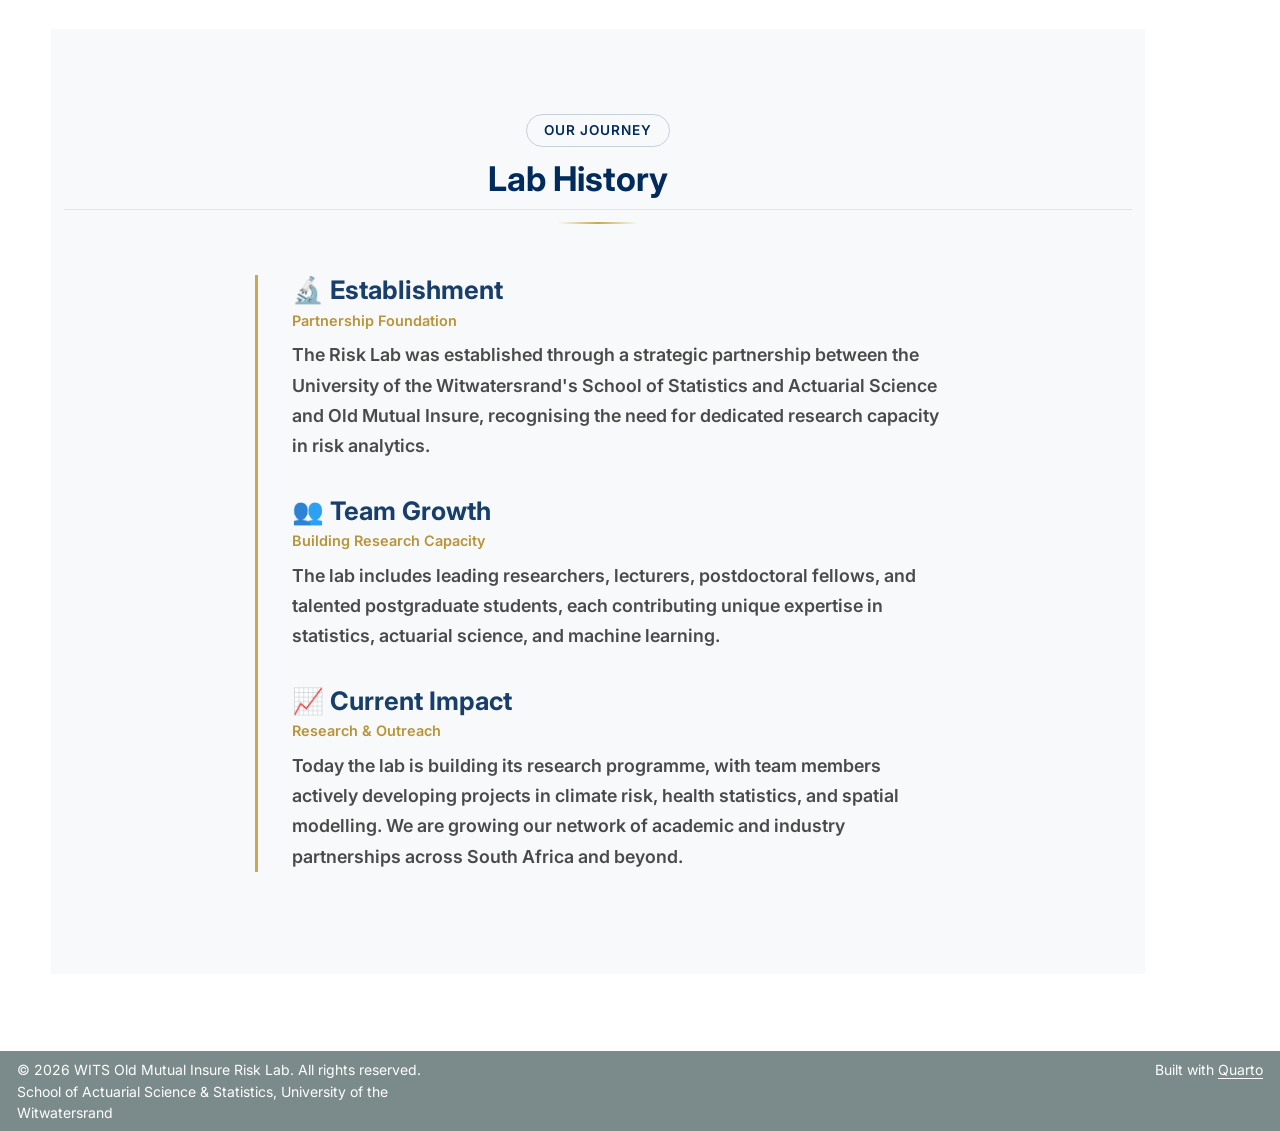
==== commit 90d8a118: "Scroll-reactive particles added" ====
--- a/docs/about.html
+++ b/docs/about.html
@@ -216,11 +216,11 @@
             <div class="about-value-title">Our Values</div>
             <div class="about-value-text">
               <ul style="padding-left: 1.2rem; margin: 0;">
-                <li><strong>Academic Rigour</strong> — Maintaining the highest standards in research methodology</li>
-                <li><strong>High Quality Research</strong> — Using mostly open-source tools for transparency</li>
-                <li><strong>Open Collaboration</strong> — Working across disciplines and institutions</li>
-                <li><strong>Industry Impact</strong> — Translating research into practical solutions</li>
-                <li><strong>Capacity Building</strong> — Training the next generation of quantitative researchers</li>
+                <li><strong>Academic Rigour</strong> - Maintaining the highest standards in research methodology</li>
+                <li><strong>High Quality Research</strong> - Using mostly open-source tools for transparency</li>
+                <li><strong>Open Collaboration</strong> - Working across disciplines and institutions</li>
+                <li><strong>Industry Impact</strong> - Translating research into practical solutions</li>
+                <li><strong>Capacity Building</strong> - Training the next generation of quantitative researchers</li>
               </ul>
             </div>
           </div>
--- a/docs/styles.css
+++ b/docs/styles.css
@@ -754,5 +754,23 @@
 p[style*="color: #444"] {
   color: #4a4a4a !important;
   font-weight: 600 !important;
-  font-size: 1.1rem !important;
-}+  font-size: 1.05rem !important;
+}
+
+
+/* Fix contact card text color - must be light on dark background */
+.contact-card .contact-text {
+  color: rgba(255, 255, 255, 0.8) !important;
+  font-size: 0.9rem !important;
+}
+
+/* Fix email link color */
+.contact-card .contact-link {
+  color: var(--color-gold) !important;
+  word-break: break-all;
+  font-size: 0.85rem;
+}
+
+
+.container { position: relative; z-index: 3; }
+.page-footer { position: relative; z-index: 3; }
